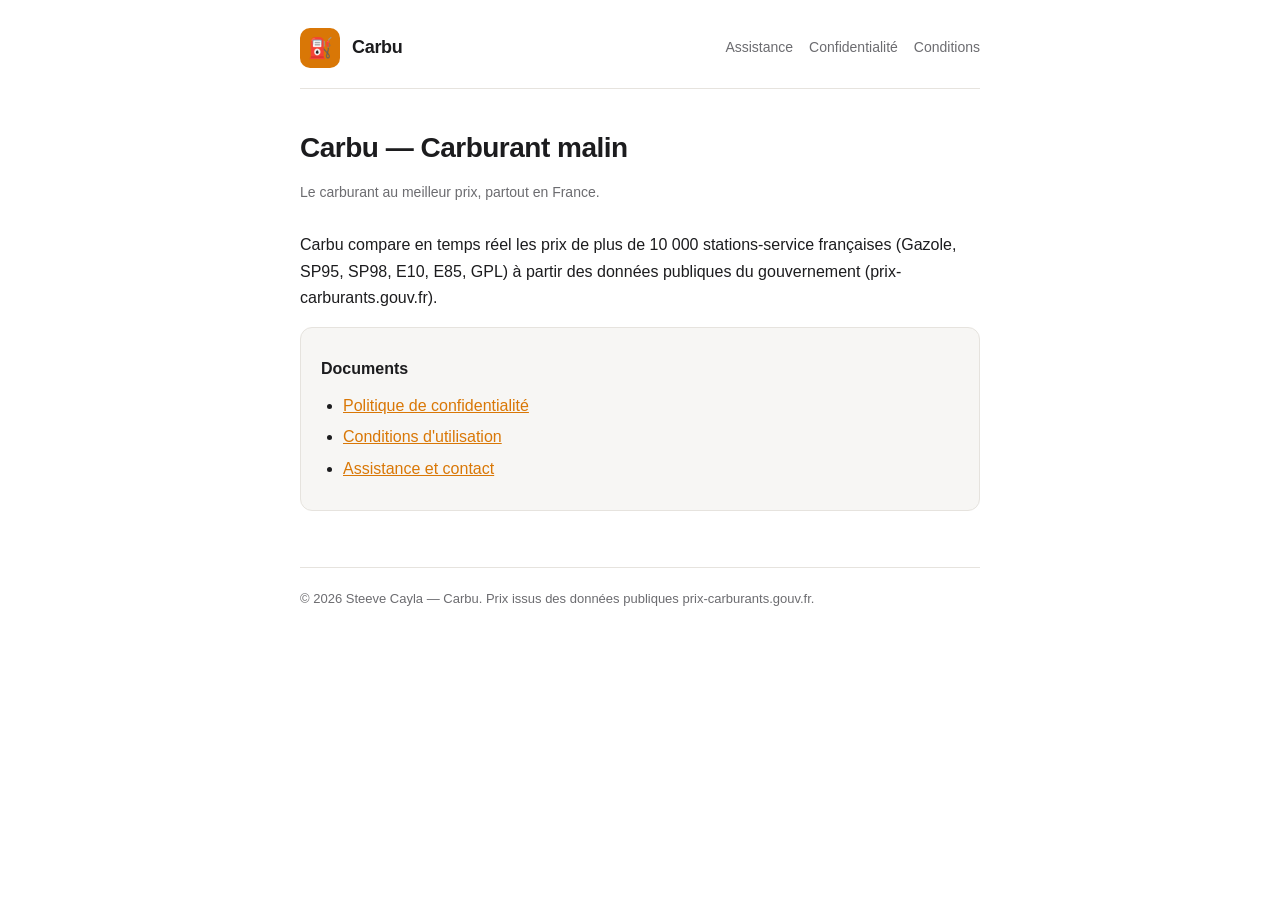
==== index.html @ ea8b110c "Pages légales Carbu (confidentialité, CGU, assistance)" ====
<!DOCTYPE html>
<html lang="fr">
<head>
  <meta charset="utf-8">
  <meta name="viewport" content="width=device-width, initial-scale=1">
  <title>Carbu — Carburant malin</title>
  <link rel="stylesheet" href="style.css">
</head>
<body>
  <header>
    <span class="mark">⛽</span>
    <span class="name">Carbu</span>
    <nav>
      <a href="support.html">Assistance</a>
      <a href="privacy.html">Confidentialité</a>
      <a href="terms.html">Conditions</a>
    </nav>
  </header>
  <main>
    <h1>Carbu — Carburant malin</h1>
    <p class="updated">Le carburant au meilleur prix, partout en France.</p>
    <p>Carbu compare en temps réel les prix de plus de 10 000 stations-service françaises
    (Gazole, SP95, SP98, E10, E85, GPL) à partir des données publiques du gouvernement
    (prix-carburants.gouv.fr).</p>
    <div class="card">
      <p><strong>Documents</strong></p>
      <ul>
        <li><a href="privacy.html">Politique de confidentialité</a></li>
        <li><a href="terms.html">Conditions d'utilisation</a></li>
        <li><a href="support.html">Assistance et contact</a></li>
      </ul>
    </div>
  </main>
  <footer>© 2026 Steeve Cayla — Carbu. Prix issus des données publiques prix-carburants.gouv.fr.</footer>
</body>
</html>
---- style.css ----
:root {
  --accent: #D97706;
  --text: #1c1c1e;
  --text-soft: #6c6c70;
  --bg: #ffffff;
  --surface: #f7f6f4;
  --border: #e6e3de;
}
@media (prefers-color-scheme: dark) {
  :root {
    --text: #f2f2f7;
    --text-soft: #a3a3ab;
    --bg: #121214;
    --surface: #1d1d20;
    --border: #2e2e33;
  }
}
* { box-sizing: border-box; margin: 0; }
body {
  font-family: -apple-system, BlinkMacSystemFont, "Segoe UI", Roboto, sans-serif;
  color: var(--text);
  background: var(--bg);
  line-height: 1.65;
  padding: 0 20px 80px;
}
header {
  max-width: 680px;
  margin: 0 auto;
  padding: 28px 0 20px;
  display: flex;
  align-items: center;
  gap: 12px;
  border-bottom: 1px solid var(--border);
}
header .mark {
  width: 40px; height: 40px; border-radius: 10px;
  background: var(--accent);
  display: inline-flex; align-items: center; justify-content: center;
  color: #fff; font-weight: 800; font-size: 20px;
}
header .name { font-weight: 800; font-size: 18px; letter-spacing: -0.3px; }
header nav { margin-left: auto; display: flex; gap: 16px; }
header nav a { color: var(--text-soft); text-decoration: none; font-size: 14px; }
header nav a:hover { color: var(--accent); }
main { max-width: 680px; margin: 0 auto; }
h1 { font-size: 28px; letter-spacing: -0.5px; margin: 36px 0 6px; }
.updated { color: var(--text-soft); font-size: 14px; margin-bottom: 28px; }
h2 { font-size: 19px; margin: 32px 0 10px; letter-spacing: -0.2px; }
p, li { font-size: 16px; color: var(--text); }
p { margin: 10px 0; }
ul { padding-left: 22px; margin: 10px 0; }
li { margin: 5px 0; }
a { color: var(--accent); }
.card {
  background: var(--surface);
  border: 1px solid var(--border);
  border-radius: 12px;
  padding: 18px 20px;
  margin: 16px 0;
}
.muted { color: var(--text-soft); font-size: 14px; }
footer {
  max-width: 680px;
  margin: 56px auto 0;
  padding-top: 20px;
  border-top: 1px solid var(--border);
  color: var(--text-soft);
  font-size: 13px;
}
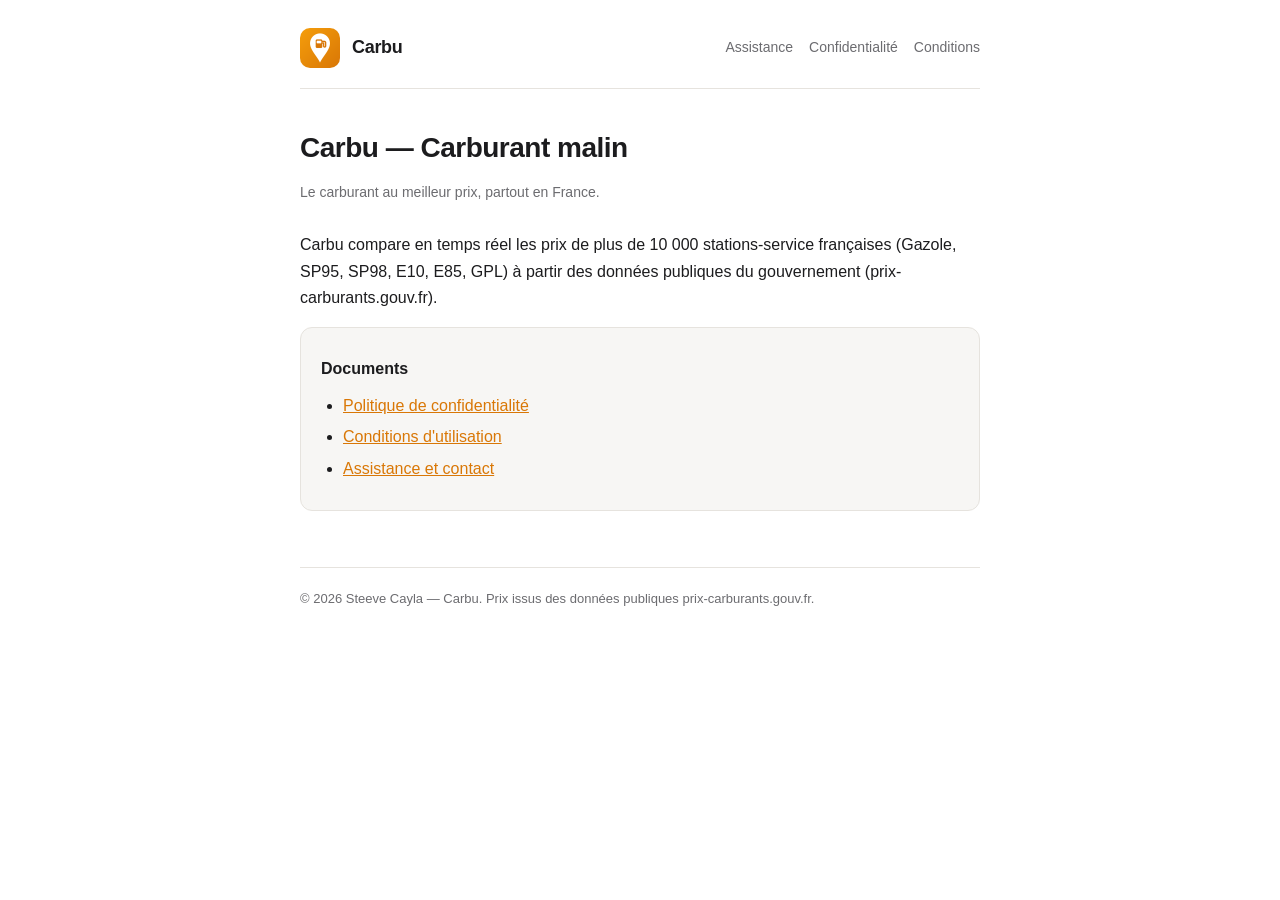
==== commit 7cc6d78e: "Remplace l'emoji par l'icône de l'app (header + favicon)" ====
--- a/index.html
+++ b/index.html
@@ -5,10 +5,11 @@
   <meta name="viewport" content="width=device-width, initial-scale=1">
   <title>Carbu — Carburant malin</title>
   <link rel="stylesheet" href="style.css">
+  <link rel="icon" type="image/png" href="icon.png">
 </head>
 <body>
   <header>
-    <span class="mark">⛽</span>
+    <img class="mark" src="icon.png" alt="Carbu">
     <span class="name">Carbu</span>
     <nav>
       <a href="support.html">Assistance</a>
--- a/style.css
+++ b/style.css
@@ -34,9 +34,7 @@
 }
 header .mark {
   width: 40px; height: 40px; border-radius: 10px;
-  background: var(--accent);
-  display: inline-flex; align-items: center; justify-content: center;
-  color: #fff; font-weight: 800; font-size: 20px;
+  display: block;
 }
 header .name { font-weight: 800; font-size: 18px; letter-spacing: -0.3px; }
 header nav { margin-left: auto; display: flex; gap: 16px; }
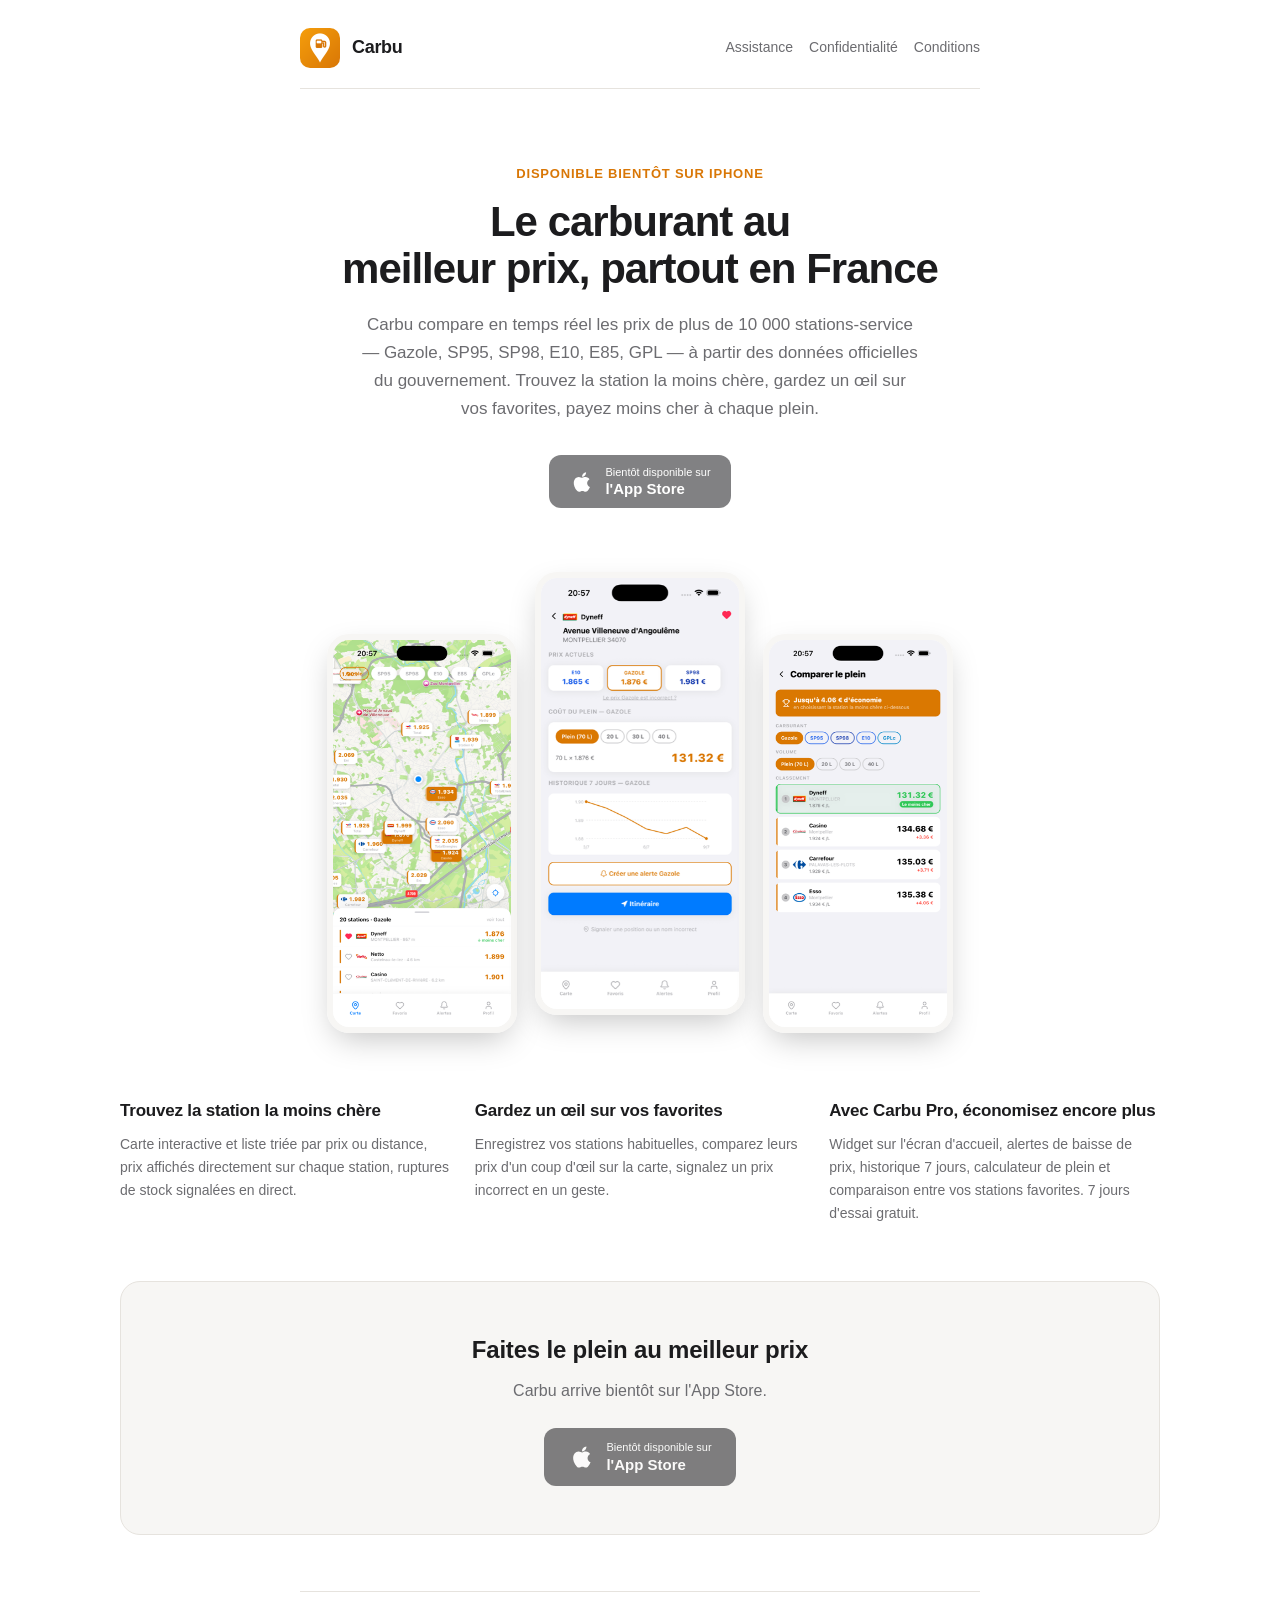
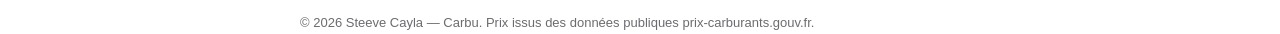
==== commit 5c3c7d79: "Refonte de la page d'accueil en landing page marketing" ====
--- a/index.html
+++ b/index.html
@@ -3,11 +3,12 @@
 <head>
   <meta charset="utf-8">
   <meta name="viewport" content="width=device-width, initial-scale=1">
-  <title>Carbu — Carburant malin</title>
+  <title>Carbu — Le carburant au meilleur prix</title>
+  <meta name="description" content="Carbu compare en temps réel les prix de plus de 10 000 stations-service en France. Trouvez la station la moins chère, gardez un œil sur vos favorites, économisez à chaque plein.">
   <link rel="stylesheet" href="style.css">
   <link rel="icon" type="image/png" href="icon.png">
 </head>
-<body>
+<body class="landing">
   <header>
     <img class="mark" src="icon.png" alt="Carbu">
     <span class="name">Carbu</span>
@@ -17,21 +18,56 @@
       <a href="terms.html">Conditions</a>
     </nav>
   </header>
-  <main>
-    <h1>Carbu — Carburant malin</h1>
-    <p class="updated">Le carburant au meilleur prix, partout en France.</p>
-    <p>Carbu compare en temps réel les prix de plus de 10 000 stations-service françaises
-    (Gazole, SP95, SP98, E10, E85, GPL) à partir des données publiques du gouvernement
-    (prix-carburants.gouv.fr).</p>
-    <div class="card">
-      <p><strong>Documents</strong></p>
-      <ul>
-        <li><a href="privacy.html">Politique de confidentialité</a></li>
-        <li><a href="terms.html">Conditions d'utilisation</a></li>
-        <li><a href="support.html">Assistance et contact</a></li>
-      </ul>
-    </div>
+
+  <main class="landing-main">
+    <section class="hero">
+      <p class="eyebrow">Disponible bientôt sur iPhone</p>
+      <h1>Le carburant au<br>meilleur prix, partout en France</h1>
+      <p class="lead">Carbu compare en temps réel les prix de plus de 10&nbsp;000 stations-service
+        — Gazole, SP95, SP98, E10, E85, GPL — à partir des données officielles du gouvernement.
+        Trouvez la station la moins chère, gardez un œil sur vos favorites, payez moins cher à chaque plein.</p>
+
+      <div class="store-badge" aria-disabled="true" title="Bientôt disponible">
+        <svg viewBox="0 0 24 24" width="26" height="26" fill="currentColor" aria-hidden="true">
+          <path d="M17.05 20.28c-.98.95-2.05.88-3.08.4-1.09-.5-2.08-.52-3.24 0-1.44.63-2.2.44-3.06-.4C2.79 15.25 3.51 7.59 9.05 7.31c1.35.07 2.29.74 3.08.8.93-.19 1.9-.87 3.23-.75 1.6.13 2.8.83 3.55 1.99-3.2 1.92-2.54 6.03.43 7.2-.5 1.28-1.14 2.55-2.29 3.73ZM12.03 7.25c-.15-2.24 1.66-4.09 3.72-4.25.28 2.15-1.94 4.4-3.72 4.25Z"/>
+        </svg>
+        <span>Bientôt disponible sur<br><strong>l'App Store</strong></span>
+      </div>
+    </section>
+
+    <section class="shots" aria-label="Aperçu de l'application">
+      <img src="shots/01-carte.png" alt="Carte des stations avec prix">
+      <img src="shots/03-station.png" alt="Fiche station avec historique et itinéraire" class="raise">
+      <img src="shots/04-comparaison.png" alt="Comparaison du coût du plein entre favoris">
+    </section>
+
+    <section class="features">
+      <div class="feature">
+        <h2>Trouvez la station la moins chère</h2>
+        <p>Carte interactive et liste triée par prix ou distance, prix affichés directement sur chaque station, ruptures de stock signalées en direct.</p>
+      </div>
+      <div class="feature">
+        <h2>Gardez un œil sur vos favorites</h2>
+        <p>Enregistrez vos stations habituelles, comparez leurs prix d'un coup d'œil sur la carte, signalez un prix incorrect en un geste.</p>
+      </div>
+      <div class="feature">
+        <h2>Avec Carbu Pro, économisez encore plus</h2>
+        <p>Widget sur l'écran d'accueil, alertes de baisse de prix, historique 7 jours, calculateur de plein et comparaison entre vos stations favorites. 7 jours d'essai gratuit.</p>
+      </div>
+    </section>
+
+    <section class="cta">
+      <h2>Faites le plein au meilleur prix</h2>
+      <p>Carbu arrive bientôt sur l'App Store.</p>
+      <div class="store-badge store-badge--big" aria-disabled="true" title="Bientôt disponible">
+        <svg viewBox="0 0 24 24" width="28" height="28" fill="currentColor" aria-hidden="true">
+          <path d="M17.05 20.28c-.98.95-2.05.88-3.08.4-1.09-.5-2.08-.52-3.24 0-1.44.63-2.2.44-3.06-.4C2.79 15.25 3.51 7.59 9.05 7.31c1.35.07 2.29.74 3.08.8.93-.19 1.9-.87 3.23-.75 1.6.13 2.8.83 3.55 1.99-3.2 1.92-2.54 6.03.43 7.2-.5 1.28-1.14 2.55-2.29 3.73ZM12.03 7.25c-.15-2.24 1.66-4.09 3.72-4.25.28 2.15-1.94 4.4-3.72 4.25Z"/>
+        </svg>
+        <span>Bientôt disponible sur<br><strong>l'App Store</strong></span>
+      </div>
+    </section>
   </main>
+
   <footer>© 2026 Steeve Cayla — Carbu. Prix issus des données publiques prix-carburants.gouv.fr.</footer>
 </body>
 </html>
--- a/style.css
+++ b/style.css
@@ -65,3 +65,103 @@
   color: var(--text-soft);
   font-size: 13px;
 }
+
+/* ---------- Landing page ---------- */
+body.landing { padding-bottom: 0; }
+.landing-main { max-width: 1040px; }
+
+.hero {
+  text-align: center;
+  padding: 64px 0 24px;
+  max-width: 720px;
+  margin: 0 auto;
+}
+.eyebrow {
+  color: var(--accent);
+  font-size: 13px;
+  font-weight: 700;
+  letter-spacing: 0.06em;
+  text-transform: uppercase;
+  margin-bottom: 14px;
+}
+.hero h1 {
+  font-size: 42px;
+  line-height: 1.12;
+  letter-spacing: -1px;
+  margin: 0 0 18px;
+  font-weight: 800;
+}
+.hero .lead {
+  font-size: 17px;
+  color: var(--text-soft);
+  max-width: 560px;
+  margin: 0 auto 32px;
+}
+
+.store-badge {
+  display: inline-flex;
+  align-items: center;
+  gap: 10px;
+  background: var(--text);
+  color: var(--bg);
+  border-radius: 12px;
+  padding: 10px 20px;
+  opacity: 0.55;
+  cursor: default;
+  user-select: none;
+}
+.store-badge span { font-size: 11px; line-height: 1.3; text-align: left; }
+.store-badge strong { font-size: 15px; }
+.store-badge--big { padding: 12px 24px; }
+
+.shots {
+  display: flex;
+  justify-content: center;
+  align-items: flex-end;
+  gap: 18px;
+  padding: 40px 0 56px;
+  overflow-x: auto;
+}
+.shots img {
+  width: 190px;
+  border-radius: 22px;
+  border: 6px solid var(--surface);
+  box-shadow: 0 12px 32px -8px rgba(0,0,0,0.25);
+  display: block;
+}
+.shots img.raise { width: 210px; margin-bottom: 18px; }
+
+.features {
+  display: grid;
+  grid-template-columns: repeat(3, 1fr);
+  gap: 24px;
+  padding: 8px 0 56px;
+}
+.feature h2 {
+  font-size: 17px;
+  margin: 0 0 8px;
+}
+.feature p {
+  font-size: 14px;
+  color: var(--text-soft);
+  margin: 0;
+}
+
+.cta {
+  text-align: center;
+  background: var(--surface);
+  border: 1px solid var(--border);
+  border-radius: 20px;
+  padding: 48px 24px;
+  margin-bottom: 56px;
+}
+.cta h2 { font-size: 24px; margin: 0 0 8px; }
+.cta p { color: var(--text-soft); margin: 0 0 24px; }
+
+@media (max-width: 640px) {
+  .hero { padding-top: 44px; }
+  .hero h1 { font-size: 30px; }
+  .features { grid-template-columns: 1fr; }
+  .shots img { width: 140px; }
+  .shots img.raise { width: 156px; }
+}
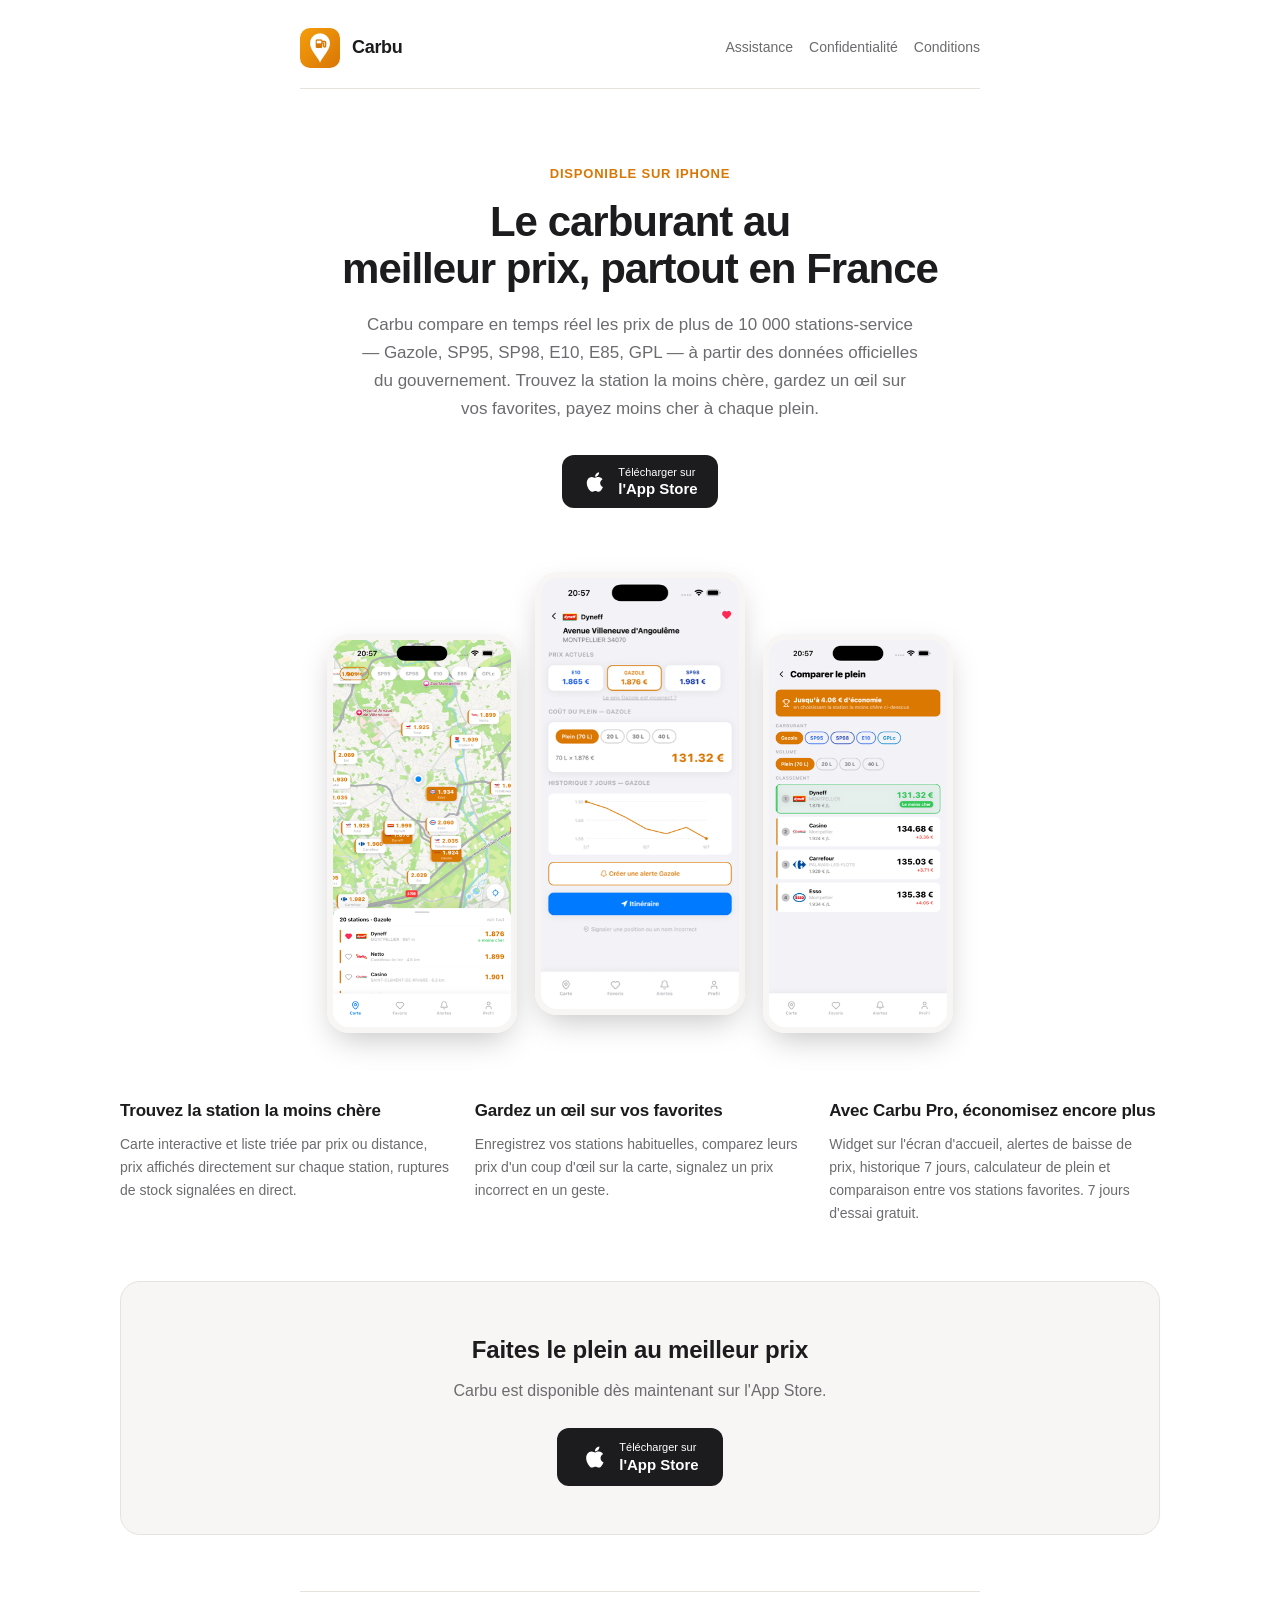
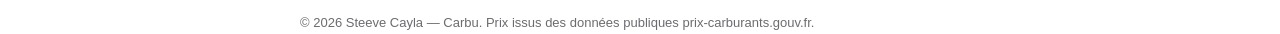
==== commit 78d6ba4d: "feat: lien App Store maintenant que Carbu est publiée Les deux badges "Bientôt disponible" deviennen" ====
--- a/index.html
+++ b/index.html
@@ -21,18 +21,18 @@
 
   <main class="landing-main">
     <section class="hero">
-      <p class="eyebrow">Disponible bientôt sur iPhone</p>
+      <p class="eyebrow">Disponible sur iPhone</p>
       <h1>Le carburant au<br>meilleur prix, partout en France</h1>
       <p class="lead">Carbu compare en temps réel les prix de plus de 10&nbsp;000 stations-service
         — Gazole, SP95, SP98, E10, E85, GPL — à partir des données officielles du gouvernement.
         Trouvez la station la moins chère, gardez un œil sur vos favorites, payez moins cher à chaque plein.</p>
 
-      <div class="store-badge" aria-disabled="true" title="Bientôt disponible">
+      <a class="store-badge" href="https://apps.apple.com/fr/app/carbu-carburant-malin/id6787027385" target="_blank" rel="noopener">
         <svg viewBox="0 0 24 24" width="26" height="26" fill="currentColor" aria-hidden="true">
           <path d="M17.05 20.28c-.98.95-2.05.88-3.08.4-1.09-.5-2.08-.52-3.24 0-1.44.63-2.2.44-3.06-.4C2.79 15.25 3.51 7.59 9.05 7.31c1.35.07 2.29.74 3.08.8.93-.19 1.9-.87 3.23-.75 1.6.13 2.8.83 3.55 1.99-3.2 1.92-2.54 6.03.43 7.2-.5 1.28-1.14 2.55-2.29 3.73ZM12.03 7.25c-.15-2.24 1.66-4.09 3.72-4.25.28 2.15-1.94 4.4-3.72 4.25Z"/>
         </svg>
-        <span>Bientôt disponible sur<br><strong>l'App Store</strong></span>
-      </div>
+        <span>Télécharger sur<br><strong>l'App Store</strong></span>
+      </a>
     </section>
 
     <section class="shots" aria-label="Aperçu de l'application">
@@ -58,13 +58,13 @@
 
     <section class="cta">
       <h2>Faites le plein au meilleur prix</h2>
-      <p>Carbu arrive bientôt sur l'App Store.</p>
-      <div class="store-badge store-badge--big" aria-disabled="true" title="Bientôt disponible">
+      <p>Carbu est disponible dès maintenant sur l'App Store.</p>
+      <a class="store-badge store-badge--big" href="https://apps.apple.com/fr/app/carbu-carburant-malin/id6787027385" target="_blank" rel="noopener">
         <svg viewBox="0 0 24 24" width="28" height="28" fill="currentColor" aria-hidden="true">
           <path d="M17.05 20.28c-.98.95-2.05.88-3.08.4-1.09-.5-2.08-.52-3.24 0-1.44.63-2.2.44-3.06-.4C2.79 15.25 3.51 7.59 9.05 7.31c1.35.07 2.29.74 3.08.8.93-.19 1.9-.87 3.23-.75 1.6.13 2.8.83 3.55 1.99-3.2 1.92-2.54 6.03.43 7.2-.5 1.28-1.14 2.55-2.29 3.73ZM12.03 7.25c-.15-2.24 1.66-4.09 3.72-4.25.28 2.15-1.94 4.4-3.72 4.25Z"/>
         </svg>
-        <span>Bientôt disponible sur<br><strong>l'App Store</strong></span>
-      </div>
+        <span>Télécharger sur<br><strong>l'App Store</strong></span>
+      </a>
     </section>
   </main>
 
--- a/style.css
+++ b/style.css
@@ -106,10 +106,10 @@
   color: var(--bg);
   border-radius: 12px;
   padding: 10px 20px;
-  opacity: 0.55;
-  cursor: default;
-  user-select: none;
+  text-decoration: none;
+  transition: opacity 0.15s ease;
 }
+.store-badge:hover { opacity: 0.85; }
 .store-badge span { font-size: 11px; line-height: 1.3; text-align: left; }
 .store-badge strong { font-size: 15px; }
 .store-badge--big { padding: 12px 24px; }
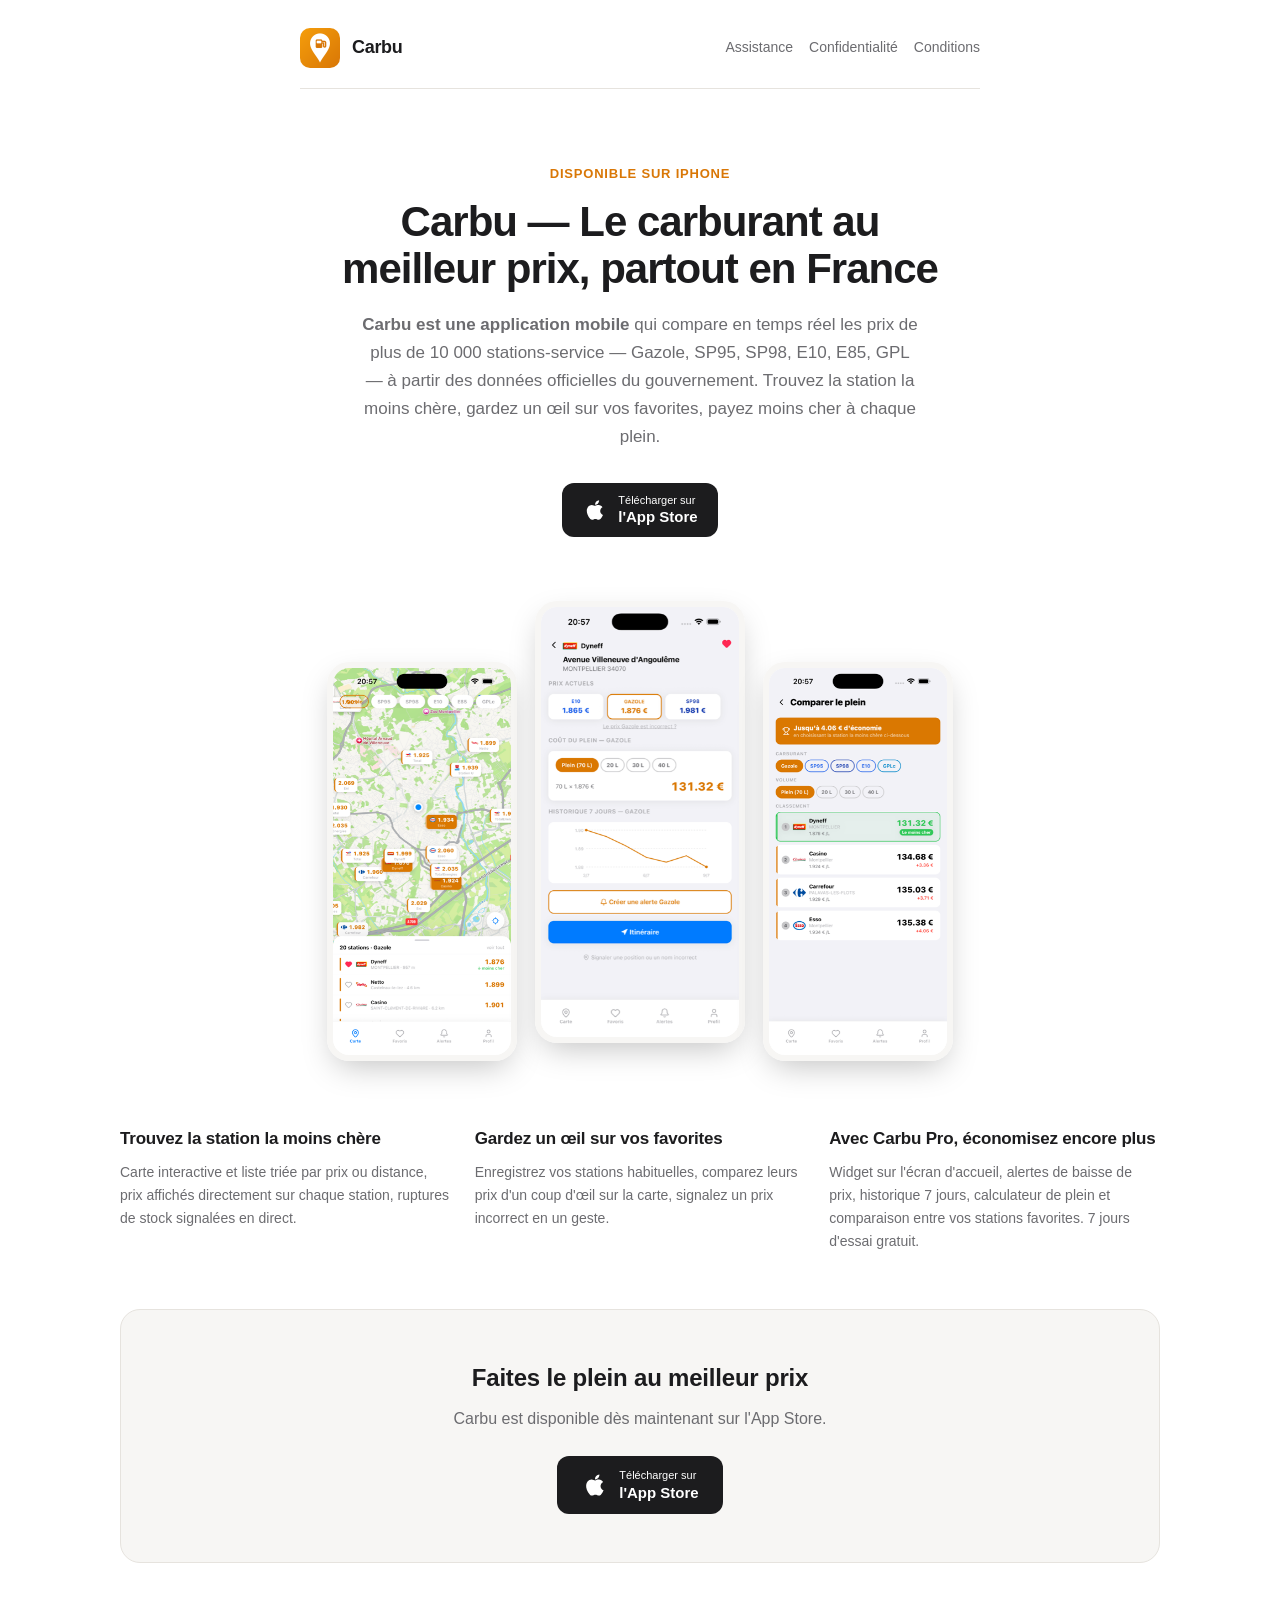
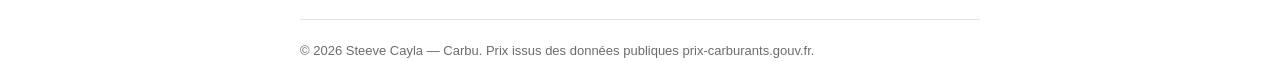
==== commit dfc6f792: "fix: nom "Carbu" et mention explicite "application mobile" dans le hero Pour la validation du brandi" ====
--- a/index.html
+++ b/index.html
@@ -22,8 +22,8 @@
   <main class="landing-main">
     <section class="hero">
       <p class="eyebrow">Disponible sur iPhone</p>
-      <h1>Le carburant au<br>meilleur prix, partout en France</h1>
-      <p class="lead">Carbu compare en temps réel les prix de plus de 10&nbsp;000 stations-service
+      <h1>Carbu — Le carburant au<br>meilleur prix, partout en France</h1>
+      <p class="lead"><strong>Carbu est une application mobile</strong> qui compare en temps réel les prix de plus de 10&nbsp;000 stations-service
         — Gazole, SP95, SP98, E10, E85, GPL — à partir des données officielles du gouvernement.
         Trouvez la station la moins chère, gardez un œil sur vos favorites, payez moins cher à chaque plein.</p>
 
